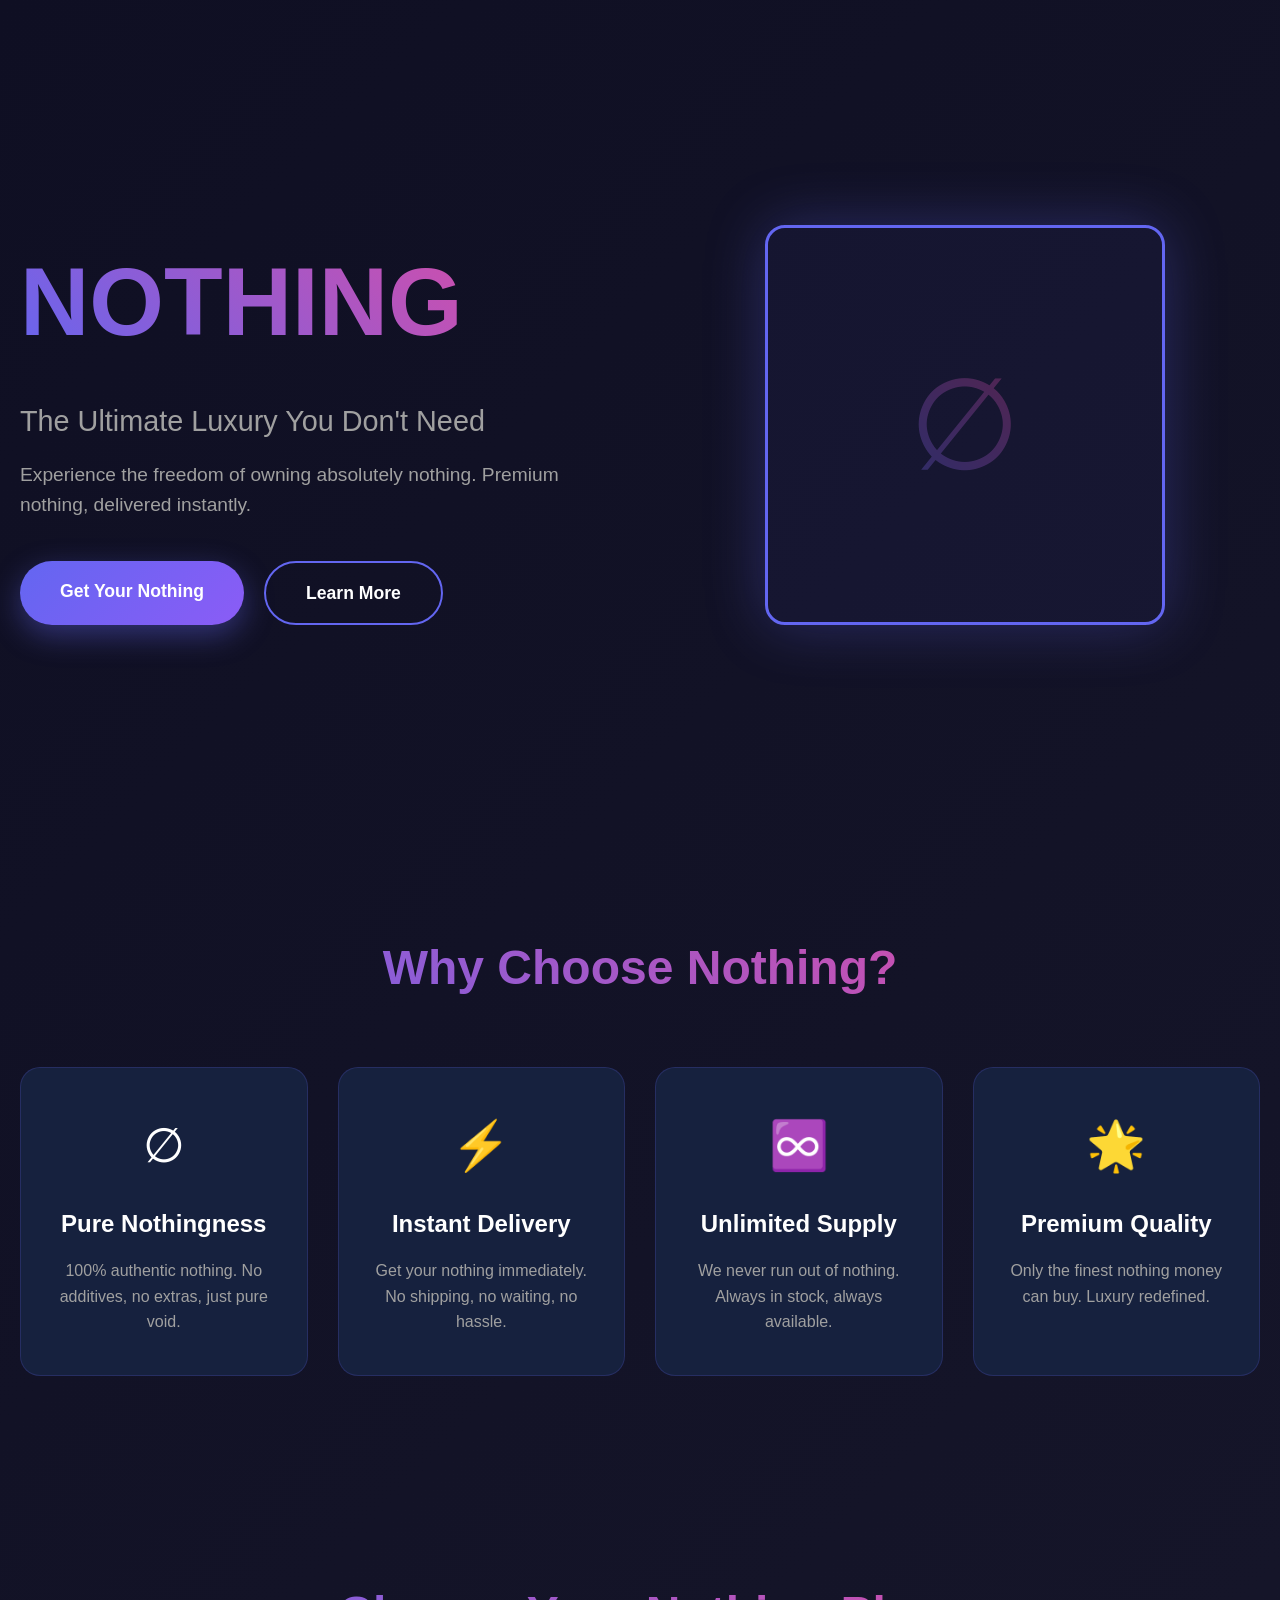
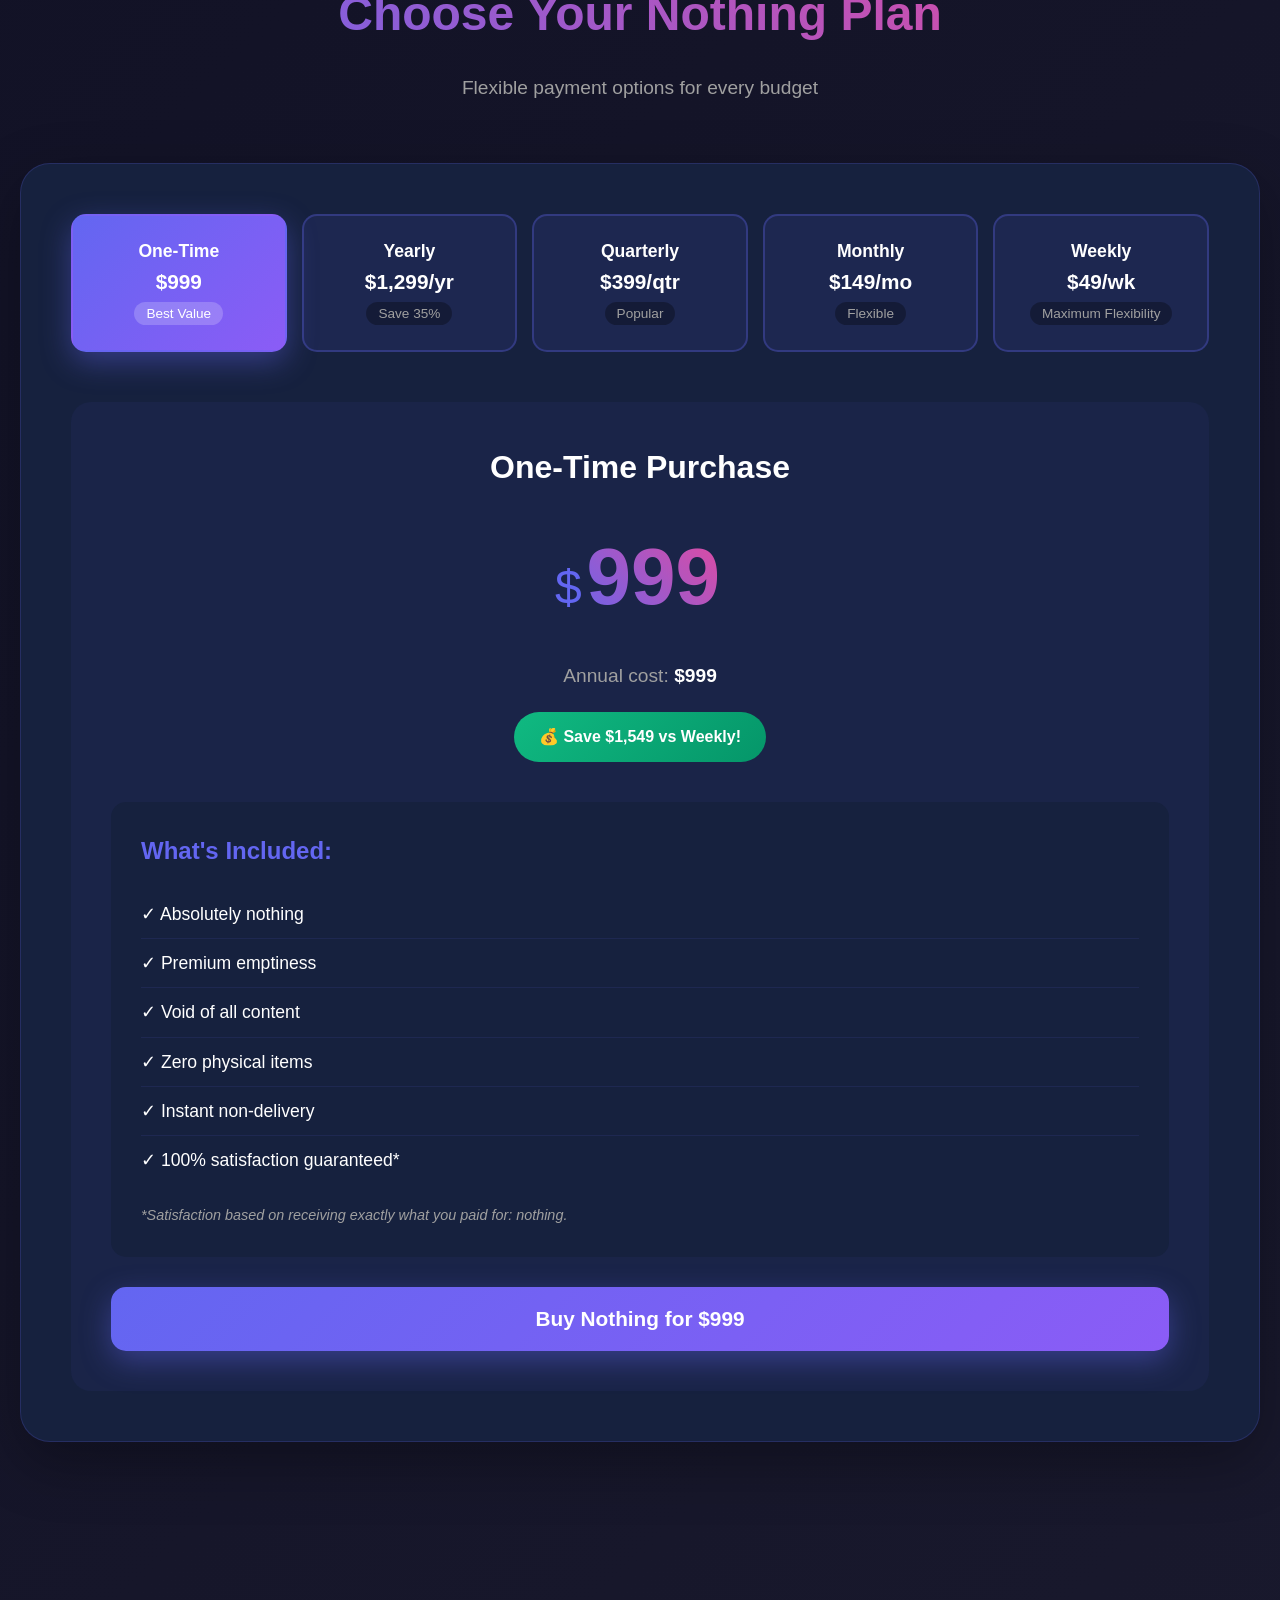
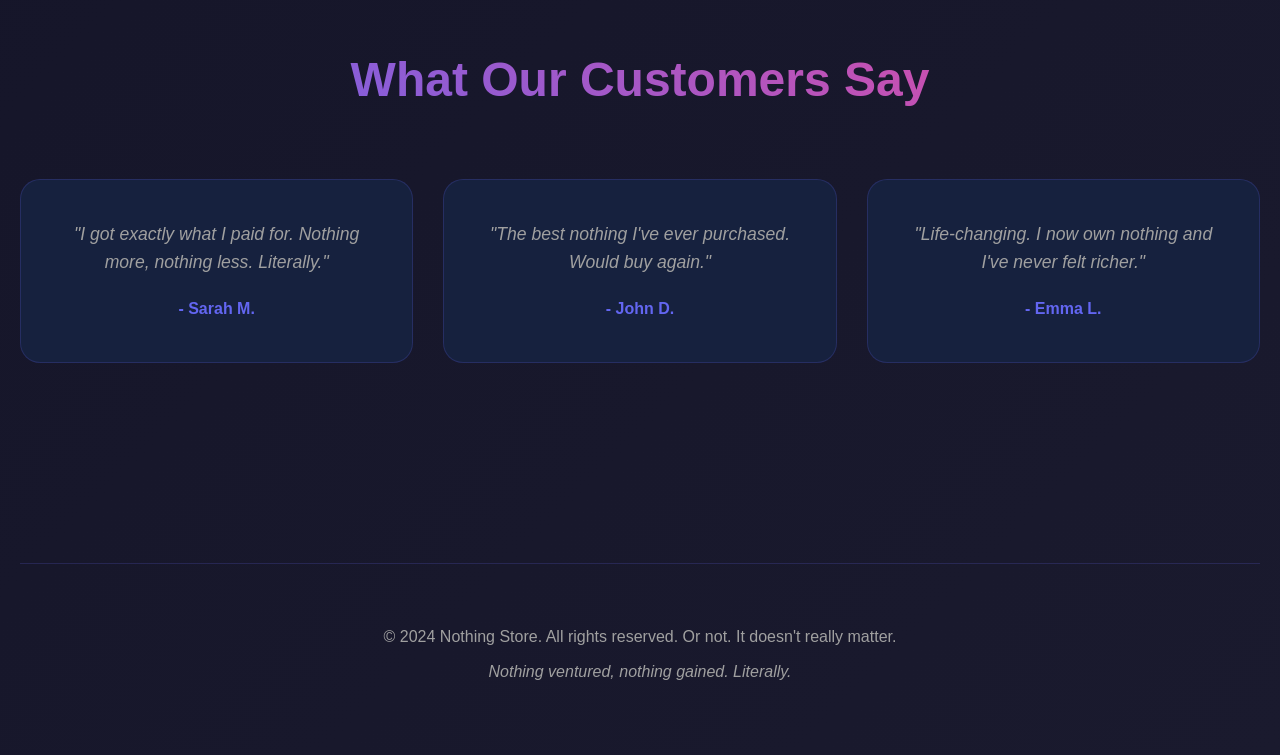
==== index.html @ 5764ca2b "Add Vercel deployment configuration - Created vercel.json to rewrite URLs to nothing-store directory" ====
<!DOCTYPE html>
<html lang="en">
<head>
    <meta charset="UTF-8">
    <meta http-equiv="refresh" content="0; url=/nothing-store/index.html">
    <meta name="viewport" content="width=device-width, initial-scale=1.0">
    <title>Redirecting to Nothing Store...</title>
    <style>
        body {
            font-family: 'Segoe UI', Tahoma, Geneva, Verdana, sans-serif;
            background: linear-gradient(135deg, #0f0f23 0%, #1a1a2e 100%);
            color: white;
            display: flex;
            justify-content: center;
            align-items: center;
            height: 100vh;
            margin: 0;
        }
        .loader {
            text-align: center;
        }
        .spinner {
            border: 4px solid rgba(99, 102, 241, 0.3);
            border-top: 4px solid #6366f1;
            border-radius: 50%;
            width: 50px;
            height: 50px;
            animation: spin 1s linear infinite;
            margin: 0 auto 20px;
        }
        @keyframes spin {
            0% { transform: rotate(0deg); }
            100% { transform: rotate(360deg); }
        }
        a {
            color: #6366f1;
            text-decoration: none;
        }
        a:hover {
            text-decoration: underline;
        }
    </style>
</head>
<body>
    <div class="loader">
        <div class="spinner"></div>
        <h2>Redirecting to Nothing Store...</h2>
        <p>If you are not redirected, <a href="/nothing-store/index.html">click here</a>.</p>
    </div>
    <script>
        // JavaScript fallback redirect
        window.location.href = '/nothing-store/index.html';
    </script>
</body>
</html>
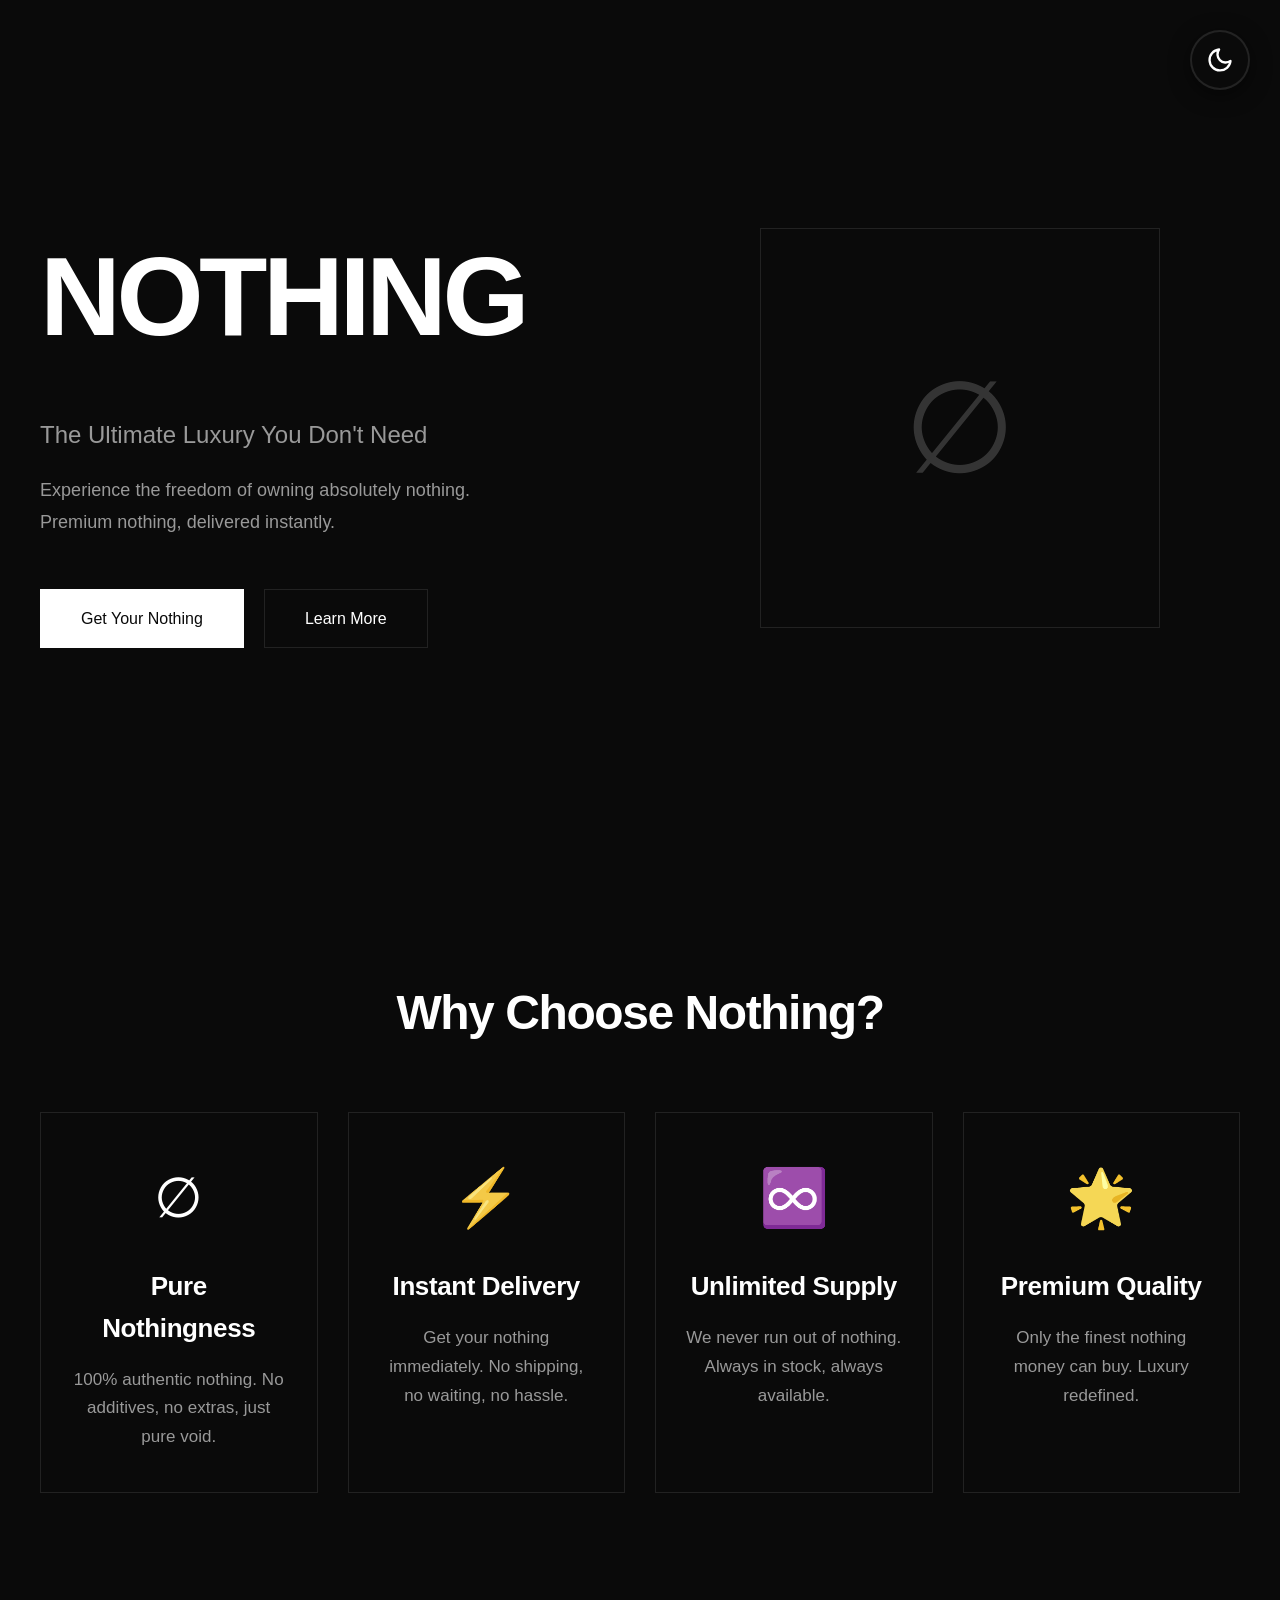
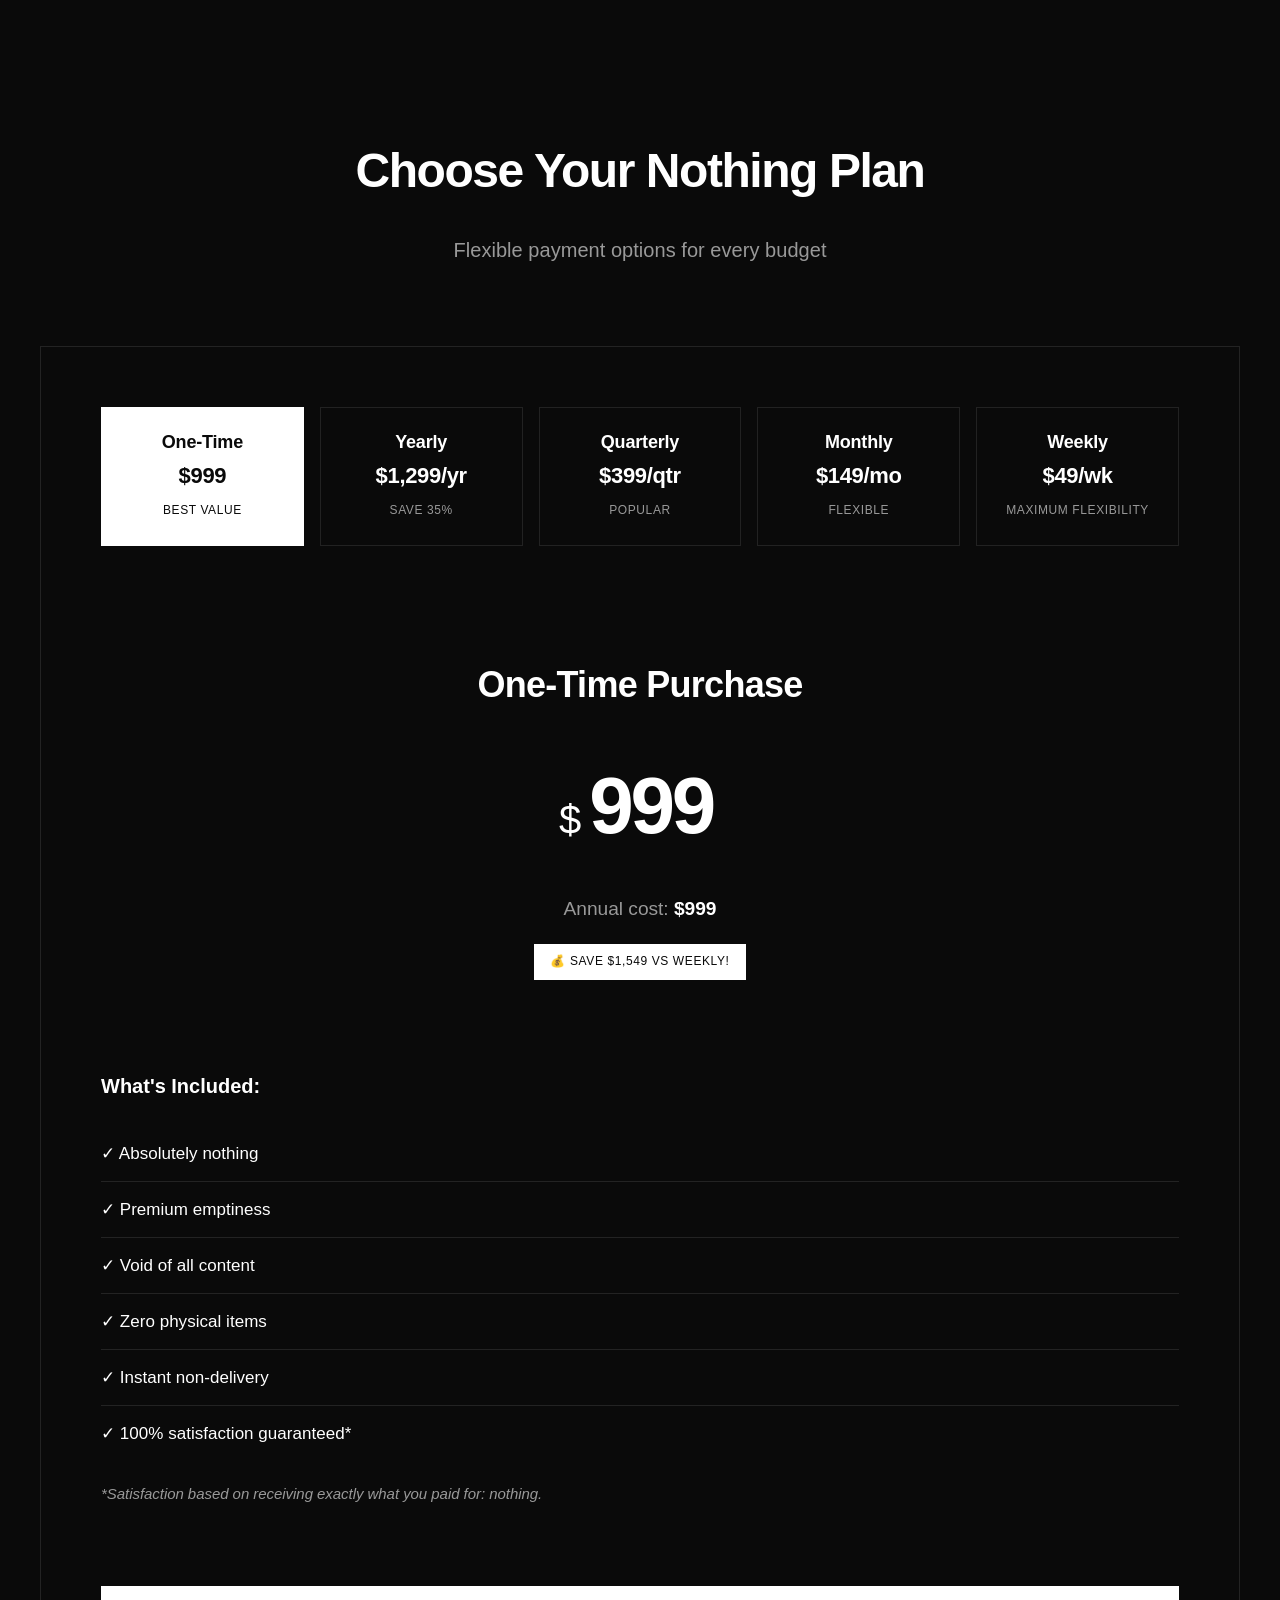
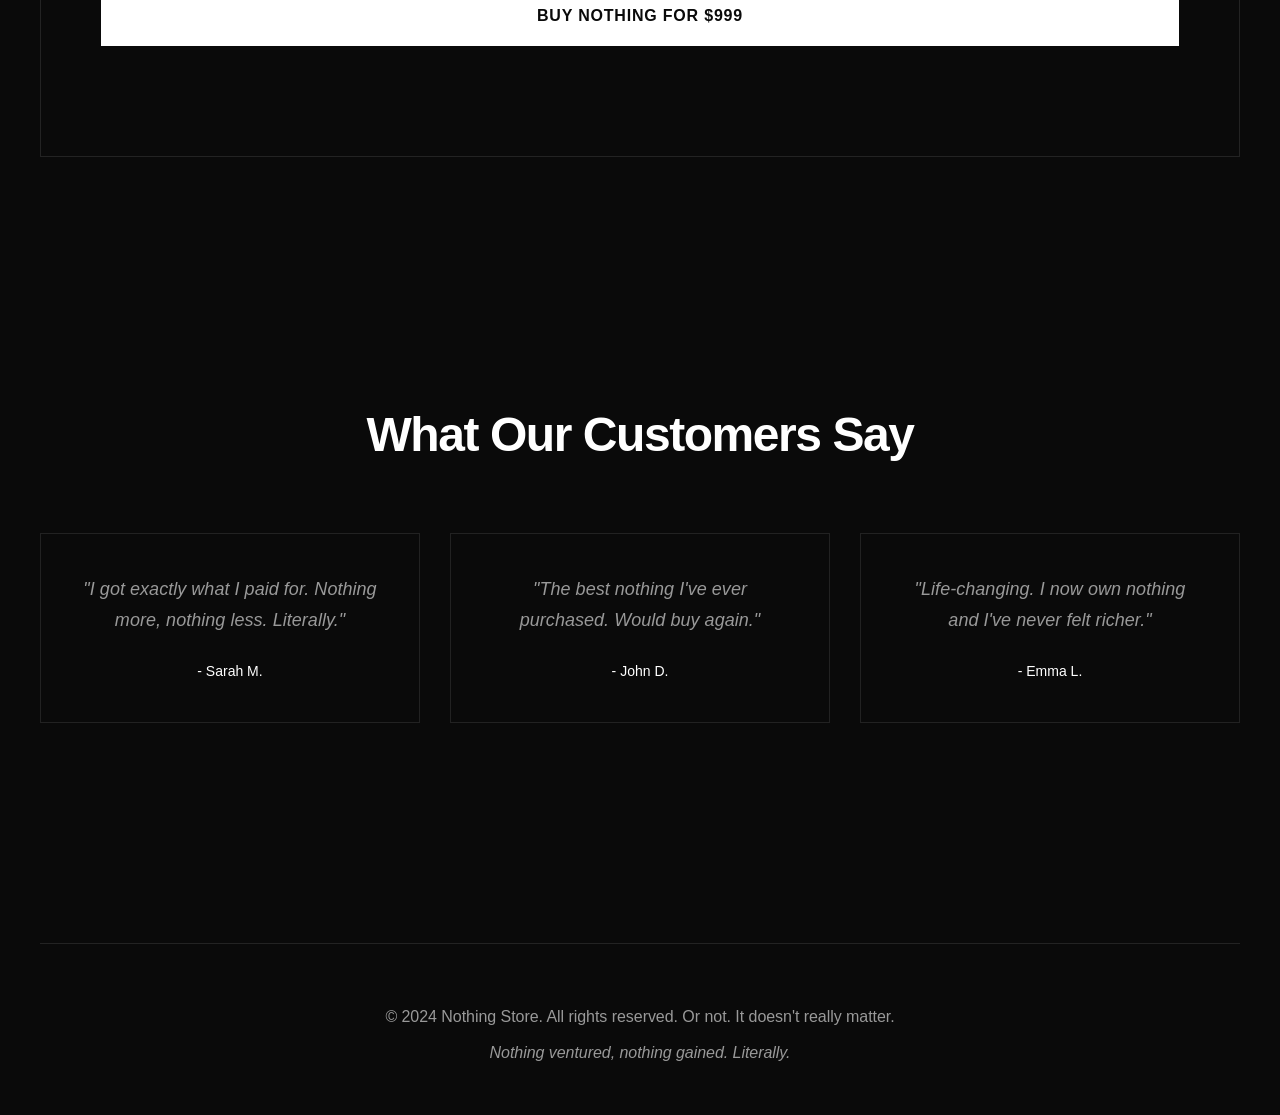
==== commit 9b6b36e3: "Fix Vercel deployment - move files to root Moved website files from nothing-store/ to root directory" ====
--- a/index.html
+++ b/index.html
@@ -2,54 +2,169 @@
 <html lang="en">
 <head>
     <meta charset="UTF-8">
-    <meta http-equiv="refresh" content="0; url=/nothing-store/index.html">
     <meta name="viewport" content="width=device-width, initial-scale=1.0">
-    <title>Redirecting to Nothing Store...</title>
-    <style>
-        body {
-            font-family: 'Segoe UI', Tahoma, Geneva, Verdana, sans-serif;
-            background: linear-gradient(135deg, #0f0f23 0%, #1a1a2e 100%);
-            color: white;
-            display: flex;
-            justify-content: center;
-            align-items: center;
-            height: 100vh;
-            margin: 0;
-        }
-        .loader {
-            text-align: center;
-        }
-        .spinner {
-            border: 4px solid rgba(99, 102, 241, 0.3);
-            border-top: 4px solid #6366f1;
-            border-radius: 50%;
-            width: 50px;
-            height: 50px;
-            animation: spin 1s linear infinite;
-            margin: 0 auto 20px;
-        }
-        @keyframes spin {
-            0% { transform: rotate(0deg); }
-            100% { transform: rotate(360deg); }
-        }
-        a {
-            color: #6366f1;
-            text-decoration: none;
-        }
-        a:hover {
-            text-decoration: underline;
-        }
-    </style>
+    <title>Nothing Store - Buy Absolutely Nothing</title>
+    <link rel="stylesheet" href="styles.css">
 </head>
 <body>
-    <div class="loader">
-        <div class="spinner"></div>
-        <h2>Redirecting to Nothing Store...</h2>
-        <p>If you are not redirected, <a href="/nothing-store/index.html">click here</a>.</p>
+    <!-- Theme Toggle -->
+    <button class="theme-toggle" id="theme-toggle" aria-label="Toggle theme">
+        <svg class="sun-icon" xmlns="http://www.w3.org/2000/svg" width="24" height="24" viewBox="0 0 24 24" fill="none" stroke="currentColor" stroke-width="2" stroke-linecap="round" stroke-linejoin="round">
+            <circle cx="12" cy="12" r="5"></circle>
+            <line x1="12" y1="1" x2="12" y2="3"></line>
+            <line x1="12" y1="21" x2="12" y2="23"></line>
+            <line x1="4.22" y1="4.22" x2="5.64" y2="5.64"></line>
+            <line x1="18.36" y1="18.36" x2="19.78" y2="19.78"></line>
+            <line x1="1" y1="12" x2="3" y2="12"></line>
+            <line x1="21" y1="12" x2="23" y2="12"></line>
+            <line x1="4.22" y1="19.78" x2="5.64" y2="18.36"></line>
+            <line x1="18.36" y1="5.64" x2="19.78" y2="4.22"></line>
+        </svg>
+        <svg class="moon-icon" xmlns="http://www.w3.org/2000/svg" width="24" height="24" viewBox="0 0 24 24" fill="none" stroke="currentColor" stroke-width="2" stroke-linecap="round" stroke-linejoin="round">
+            <path d="M21 12.79A9 9 0 1 1 11.21 3 7 7 0 0 0 21 12.79z"></path>
+        </svg>
+    </button>
+
+    <div class="container">
+        <!-- Hero Section -->
+        <header class="hero">
+            <div class="hero-content">
+                <h1 class="glitch" data-text="NOTHING">NOTHING</h1>
+                <p class="tagline">The Ultimate Luxury You Don't Need</p>
+                <p class="subtitle">Experience the freedom of owning absolutely nothing. Premium nothing, delivered instantly.</p>
+                <div class="cta-buttons">
+                    <a href="#pricing" class="btn btn-primary">Get Your Nothing</a>
+                    <a href="#features" class="btn btn-secondary">Learn More</a>
+                </div>
+            </div>
+            <div class="hero-visual">
+                <div class="nothing-box">
+                    <div class="empty-space"></div>
+                </div>
+            </div>
+        </header>
+
+        <!-- Features Section -->
+        <section id="features" class="features">
+            <h2>Why Choose Nothing?</h2>
+            <div class="features-grid">
+                <div class="feature-card">
+                    <div class="feature-icon">∅</div>
+                    <h3>Pure Nothingness</h3>
+                    <p>100% authentic nothing. No additives, no extras, just pure void.</p>
+                </div>
+                <div class="feature-card">
+                    <div class="feature-icon">⚡</div>
+                    <h3>Instant Delivery</h3>
+                    <p>Get your nothing immediately. No shipping, no waiting, no hassle.</p>
+                </div>
+                <div class="feature-card">
+                    <div class="feature-icon">♾️</div>
+                    <h3>Unlimited Supply</h3>
+                    <p>We never run out of nothing. Always in stock, always available.</p>
+                </div>
+                <div class="feature-card">
+                    <div class="feature-icon">🌟</div>
+                    <h3>Premium Quality</h3>
+                    <p>Only the finest nothing money can buy. Luxury redefined.</p>
+                </div>
+            </div>
+        </section>
+
+        <!-- Pricing Section -->
+        <section id="pricing" class="pricing">
+            <h2>Choose Your Nothing Plan</h2>
+            <p class="pricing-subtitle">Flexible payment options for every budget</p>
+
+            <div class="pricing-calculator">
+                <div class="payment-selector">
+                    <button class="payment-option active" data-frequency="onetime">
+                        <span class="option-name">One-Time</span>
+                        <span class="option-price">$999</span>
+                        <span class="option-label">Best Value</span>
+                    </button>
+                    <button class="payment-option" data-frequency="yearly">
+                        <span class="option-name">Yearly</span>
+                        <span class="option-price">$1,299/yr</span>
+                        <span class="option-label">Save 35%</span>
+                    </button>
+                    <button class="payment-option" data-frequency="quarterly">
+                        <span class="option-name">Quarterly</span>
+                        <span class="option-price">$399/qtr</span>
+                        <span class="option-label">Popular</span>
+                    </button>
+                    <button class="payment-option" data-frequency="monthly">
+                        <span class="option-name">Monthly</span>
+                        <span class="option-price">$149/mo</span>
+                        <span class="option-label">Flexible</span>
+                    </button>
+                    <button class="payment-option" data-frequency="weekly">
+                        <span class="option-name">Weekly</span>
+                        <span class="option-price">$49/wk</span>
+                        <span class="option-label">Maximum Flexibility</span>
+                    </button>
+                </div>
+
+                <div class="pricing-details">
+                    <div class="selected-plan">
+                        <h3 id="plan-name">One-Time Purchase</h3>
+                        <div class="price-display">
+                            <span class="currency">$</span>
+                            <span class="amount" id="price-amount">999</span>
+                            <span class="frequency" id="price-frequency"></span>
+                        </div>
+                        <p class="annual-cost">
+                            Annual cost: <strong id="annual-cost">$999</strong>
+                        </p>
+                        <div class="savings-badge" id="savings-badge">
+                            <span>💰 Best Value - Save $1,549!</span>
+                        </div>
+                    </div>
+
+                    <div class="plan-features">
+                        <h4>What's Included:</h4>
+                        <ul>
+                            <li>✓ Absolutely nothing</li>
+                            <li>✓ Premium emptiness</li>
+                            <li>✓ Void of all content</li>
+                            <li>✓ Zero physical items</li>
+                            <li>✓ Instant non-delivery</li>
+                            <li>✓ 100% satisfaction guaranteed*</li>
+                        </ul>
+                        <p class="disclaimer">*Satisfaction based on receiving exactly what you paid for: nothing.</p>
+                    </div>
+
+                    <button class="btn btn-buy">Buy Nothing Now</button>
+                </div>
+            </div>
+        </section>
+
+        <!-- Testimonials -->
+        <section class="testimonials">
+            <h2>What Our Customers Say</h2>
+            <div class="testimonials-grid">
+                <div class="testimonial-card">
+                    <p class="testimonial-text">"I got exactly what I paid for. Nothing more, nothing less. Literally."</p>
+                    <p class="testimonial-author">- Sarah M.</p>
+                </div>
+                <div class="testimonial-card">
+                    <p class="testimonial-text">"The best nothing I've ever purchased. Would buy again."</p>
+                    <p class="testimonial-author">- John D.</p>
+                </div>
+                <div class="testimonial-card">
+                    <p class="testimonial-text">"Life-changing. I now own nothing and I've never felt richer."</p>
+                    <p class="testimonial-author">- Emma L.</p>
+                </div>
+            </div>
+        </section>
+
+        <!-- Footer -->
+        <footer class="footer">
+            <p>&copy; 2024 Nothing Store. All rights reserved. Or not. It doesn't really matter.</p>
+            <p class="footer-tagline">Nothing ventured, nothing gained. Literally.</p>
+        </footer>
     </div>
-    <script>
-        // JavaScript fallback redirect
-        window.location.href = '/nothing-store/index.html';
-    </script>
+
+    <script src="script.js"></script>
 </body>
 </html>
--- a/styles.css
+++ b/styles.css
@@ -0,0 +1,764 @@
+* {
+    margin: 0;
+    padding: 0;
+    box-sizing: border-box;
+}
+
+:root {
+    /* Monochrome minimalist palette */
+    --primary-color: #000000;
+    --secondary-color: #1a1a1a;
+    --accent-color: #333333;
+    --bg-dark: #000000;
+    --bg-light: #0a0a0a;
+    --text-light: #ffffff;
+    --text-gray: #999999;
+    --card-bg: #0a0a0a;
+    --shadow-color: rgba(0, 0, 0, 0.5);
+    --border-color: rgba(255, 255, 255, 0.1);
+    --subtle-bg: rgba(255, 255, 255, 0.03);
+}
+
+/* Light Mode Variables - Clean white */
+body.light-mode {
+    --bg-dark: #ffffff;
+    --bg-light: #ffffff;
+    --text-light: #000000;
+    --text-gray: #666666;
+    --card-bg: #fafafa;
+    --shadow-color: rgba(0, 0, 0, 0.05);
+    --border-color: rgba(0, 0, 0, 0.1);
+    --subtle-bg: rgba(0, 0, 0, 0.02);
+}
+
+body {
+    font-family: -apple-system, BlinkMacSystemFont, 'SF Pro Display', 'SF Pro Text', 'Helvetica Neue', Helvetica, Arial, sans-serif;
+    background: var(--bg-light);
+    color: var(--text-light);
+    line-height: 1.6;
+    min-height: 100vh;
+    transition: background 0.4s cubic-bezier(0.4, 0, 0.2, 1), color 0.4s cubic-bezier(0.4, 0, 0.2, 1);
+    letter-spacing: -0.003em;
+    -webkit-font-smoothing: antialiased;
+    -moz-osx-font-smoothing: grayscale;
+}
+
+/* Theme Toggle Button */
+.theme-toggle {
+    position: fixed;
+    top: 30px;
+    right: 30px;
+    z-index: 1000;
+    width: 60px;
+    height: 60px;
+    border-radius: 50%;
+    background: var(--card-bg);
+    border: 2px solid var(--border-color);
+    cursor: pointer;
+    display: flex;
+    align-items: center;
+    justify-content: center;
+    transition: all 0.3s ease;
+    box-shadow: 0 5px 20px var(--shadow-color);
+}
+
+.theme-toggle:hover {
+    transform: scale(1.1) rotate(15deg);
+    box-shadow: 0 8px 30px var(--shadow-color);
+    border-color: var(--primary-color);
+}
+
+.theme-toggle svg {
+    width: 28px;
+    height: 28px;
+    color: var(--text-light);
+    transition: all 0.3s ease;
+}
+
+.sun-icon {
+    display: none;
+}
+
+.moon-icon {
+    display: block;
+}
+
+body.light-mode .sun-icon {
+    display: block;
+}
+
+body.light-mode .moon-icon {
+    display: none;
+}
+
+/* Light Mode Specific Adjustments */
+body.light-mode .btn-primary {
+    background: var(--text-light);
+    color: var(--bg-light);
+}
+
+body.light-mode .btn-primary:hover {
+    background: transparent;
+    color: var(--text-light);
+}
+
+body.light-mode .payment-option.active {
+    background: var(--text-light);
+    color: var(--bg-light);
+}
+
+body.light-mode .savings-badge {
+    background: var(--text-light);
+    color: var(--bg-light);
+}
+
+body.light-mode .btn-buy {
+    background: var(--text-light);
+    color: var(--bg-light);
+}
+
+body.light-mode .btn-buy:hover {
+    background: transparent;
+    color: var(--text-light);
+}
+
+.container {
+    max-width: 1280px;
+    margin: 0 auto;
+    padding: 0 40px;
+}
+
+/* Hero Section */
+.hero {
+    display: grid;
+    grid-template-columns: 1fr 1fr;
+    gap: 80px;
+    align-items: center;
+    min-height: 95vh;
+    padding: 80px 0;
+}
+
+.hero-content h1 {
+    font-size: 7rem;
+    font-weight: 700;
+    letter-spacing: -0.04em;
+    color: var(--text-light);
+    margin-bottom: 30px;
+    animation: fadeInUp 1s cubic-bezier(0.4, 0, 0.2, 1);
+}
+
+.glitch {
+    position: relative;
+}
+
+.glitch:hover {
+    animation: glitch 0.3s ease;
+}
+
+@keyframes glitch {
+    0%, 100% { transform: translate(0); }
+    20% { transform: translate(-2px, 2px); }
+    40% { transform: translate(-2px, -2px); }
+    60% { transform: translate(2px, 2px); }
+    80% { transform: translate(2px, -2px); }
+}
+
+.tagline {
+    font-size: 1.5rem;
+    font-weight: 400;
+    color: var(--text-gray);
+    margin-bottom: 20px;
+    animation: fadeInUp 1s cubic-bezier(0.4, 0, 0.2, 1) 0.2s both;
+    letter-spacing: 0;
+}
+
+.subtitle {
+    font-size: 1.125rem;
+    font-weight: 400;
+    color: var(--text-gray);
+    margin-bottom: 50px;
+    line-height: 1.8;
+    max-width: 500px;
+    animation: fadeInUp 1s cubic-bezier(0.4, 0, 0.2, 1) 0.4s both;
+    letter-spacing: 0.002em;
+}
+
+.cta-buttons {
+    display: flex;
+    gap: 20px;
+    animation: fadeInUp 1s ease 0.6s both;
+}
+
+.btn {
+    padding: 16px 40px;
+    font-size: 1rem;
+    font-weight: 500;
+    text-decoration: none;
+    border-radius: 0;
+    transition: all 0.3s ease;
+    cursor: pointer;
+    border: 1px solid var(--text-light);
+    display: inline-block;
+    letter-spacing: 0;
+}
+
+.btn-primary {
+    background: var(--text-light);
+    color: var(--bg-light);
+}
+
+.btn-primary:hover {
+    background: transparent;
+    color: var(--text-light);
+}
+
+.btn-secondary {
+    background: transparent;
+    color: var(--text-light);
+    border: 1px solid var(--border-color);
+}
+
+.btn-secondary:hover {
+    background: var(--text-light);
+    color: var(--bg-light);
+    border-color: var(--text-light);
+}
+
+/* Hero Visual */
+.hero-visual {
+    display: flex;
+    justify-content: center;
+    align-items: center;
+    animation: fadeInUp 1s ease 0.8s both;
+}
+
+.nothing-box {
+    width: 400px;
+    height: 400px;
+    border: 1px solid var(--border-color);
+    border-radius: 0;
+    position: relative;
+    background: transparent;
+    box-shadow: none;
+    animation: float 4s cubic-bezier(0.4, 0, 0.2, 1) infinite;
+}
+
+.empty-space {
+    position: absolute;
+    top: 50%;
+    left: 50%;
+    transform: translate(-50%, -50%);
+    font-size: 8rem;
+    opacity: 0.3;
+}
+
+.empty-space::before {
+    content: '∅';
+    color: var(--text-gray);
+}
+
+@keyframes float {
+    0%, 100% { transform: translateY(0px); }
+    50% { transform: translateY(-20px); }
+}
+
+@keyframes fadeInUp {
+    from {
+        opacity: 0;
+        transform: translateY(30px);
+    }
+    to {
+        opacity: 1;
+        transform: translateY(0);
+    }
+}
+
+/* Features Section */
+.features {
+    padding: 120px 0;
+    text-align: center;
+}
+
+.features h2 {
+    font-size: 3rem;
+    font-weight: 600;
+    margin-bottom: 60px;
+    letter-spacing: -0.03em;
+    color: var(--text-light);
+}
+
+.features-grid {
+    display: grid;
+    grid-template-columns: repeat(auto-fit, minmax(250px, 1fr));
+    gap: 30px;
+    margin-top: 50px;
+}
+
+.feature-card {
+    background: transparent;
+    padding: 40px 30px;
+    border-radius: 0;
+    transition: all 0.3s ease;
+    border: 1px solid var(--border-color);
+    box-shadow: none;
+}
+
+.feature-card:hover {
+    border-color: var(--text-light);
+}
+
+.feature-icon {
+    font-size: 3.5rem;
+    margin-bottom: 24px;
+    filter: grayscale(0.2);
+}
+
+.feature-card h3 {
+    font-size: 1.625rem;
+    font-weight: 600;
+    margin-bottom: 16px;
+    color: var(--text-light);
+    letter-spacing: -0.015em;
+}
+
+.feature-card p {
+    color: var(--text-gray);
+    font-size: 1.0625rem;
+    line-height: 1.7;
+    letter-spacing: 0.002em;
+}
+
+/* Pricing Section */
+.pricing {
+    padding: 120px 0;
+}
+
+.pricing h2 {
+    font-size: 3rem;
+    font-weight: 600;
+    text-align: center;
+    margin-bottom: 24px;
+    letter-spacing: -0.03em;
+    color: var(--text-light);
+}
+
+.pricing-subtitle {
+    text-align: center;
+    color: var(--text-gray);
+    font-size: 1.25rem;
+    margin-bottom: 80px;
+    letter-spacing: 0.002em;
+}
+
+.pricing-calculator {
+    background: transparent;
+    border-radius: 0;
+    padding: 60px;
+    border: 1px solid var(--border-color);
+    box-shadow: none;
+}
+
+.payment-selector {
+    display: grid;
+    grid-template-columns: repeat(auto-fit, minmax(180px, 1fr));
+    gap: 16px;
+    margin-bottom: 60px;
+}
+
+.payment-option {
+    background: transparent;
+    border: 1px solid var(--border-color);
+    border-radius: 0;
+    padding: 24px 20px;
+    cursor: pointer;
+    transition: all 0.3s ease;
+    display: flex;
+    flex-direction: column;
+    align-items: center;
+    gap: 10px;
+    position: relative;
+    overflow: hidden;
+}
+
+.payment-option:hover {
+    border-color: var(--text-light);
+}
+
+.payment-option.active {
+    background: var(--text-light);
+    border-color: var(--text-light);
+}
+
+.option-name {
+    font-size: 1.125rem;
+    font-weight: 600;
+    color: var(--text-light);
+    letter-spacing: -0.01em;
+}
+
+.option-price {
+    font-size: 1.375rem;
+    font-weight: 700;
+    color: var(--text-light);
+    letter-spacing: -0.015em;
+}
+
+.option-label {
+    font-size: 0.75rem;
+    color: var(--text-gray);
+    background: transparent;
+    padding: 4px 0;
+    border-radius: 0;
+    letter-spacing: 0.05em;
+    font-weight: 400;
+    text-transform: uppercase;
+}
+
+.payment-option.active .option-label {
+    color: var(--bg-light);
+}
+
+.payment-option.active .option-name,
+.payment-option.active .option-price {
+    color: var(--bg-light);
+}
+
+.pricing-details {
+    background: transparent;
+    border-radius: 0;
+    padding: 50px 0;
+}
+
+.selected-plan {
+    text-align: center;
+    margin-bottom: 50px;
+}
+
+.selected-plan h3 {
+    font-size: 2.25rem;
+    font-weight: 600;
+    margin-bottom: 28px;
+    letter-spacing: -0.02em;
+}
+
+.price-display {
+    display: flex;
+    align-items: baseline;
+    justify-content: center;
+    gap: 8px;
+    margin-bottom: 24px;
+}
+
+.currency {
+    font-size: 2.5rem;
+    font-weight: 400;
+    color: var(--text-light);
+}
+
+.amount {
+    font-size: 5rem;
+    font-weight: 700;
+    letter-spacing: -0.04em;
+    color: var(--text-light);
+}
+
+.frequency {
+    font-size: 1.5rem;
+    font-weight: 400;
+    color: var(--text-gray);
+    letter-spacing: 0;
+}
+
+.annual-cost {
+    font-size: 1.2rem;
+    color: var(--text-gray);
+    margin-bottom: 20px;
+}
+
+.annual-cost strong {
+    color: var(--text-light);
+}
+
+.savings-badge {
+    display: inline-block;
+    background: var(--text-light);
+    padding: 8px 16px;
+    border-radius: 0;
+    font-weight: 500;
+    font-size: 0.75rem;
+    letter-spacing: 0.05em;
+    text-transform: uppercase;
+    color: var(--bg-light);
+}
+
+.savings-badge.hidden {
+    display: none;
+}
+
+@keyframes pulse {
+    0%, 100% { transform: scale(1); opacity: 1; }
+    50% { transform: scale(1.03); opacity: 0.95; }
+}
+
+.plan-features {
+    background: transparent;
+    border-radius: 0;
+    padding: 40px 0;
+    margin-bottom: 40px;
+    border: none;
+}
+
+.plan-features h4 {
+    font-size: 1.25rem;
+    font-weight: 600;
+    margin-bottom: 24px;
+    color: var(--text-light);
+    letter-spacing: 0;
+}
+
+.plan-features ul {
+    list-style: none;
+    margin-bottom: 20px;
+}
+
+.plan-features li {
+    padding: 14px 0;
+    font-size: 1.0625rem;
+    border-bottom: 1px solid var(--border-color);
+    letter-spacing: 0.002em;
+}
+
+.plan-features li:last-child {
+    border-bottom: none;
+}
+
+.disclaimer {
+    font-size: 0.9375rem;
+    color: var(--text-gray);
+    font-style: italic;
+    line-height: 1.6;
+}
+
+.btn-buy {
+    width: 100%;
+    background: var(--text-light);
+    color: var(--bg-light);
+    font-size: 1rem;
+    font-weight: 600;
+    padding: 20px;
+    border-radius: 0;
+    border: 1px solid var(--text-light);
+    letter-spacing: 0.05em;
+    text-transform: uppercase;
+}
+
+.btn-buy:hover {
+    background: transparent;
+    color: var(--text-light);
+}
+
+/* Testimonials */
+.testimonials {
+    padding: 120px 0;
+    text-align: center;
+}
+
+.testimonials h2 {
+    font-size: 3rem;
+    font-weight: 600;
+    margin-bottom: 60px;
+    letter-spacing: -0.03em;
+    color: var(--text-light);
+}
+
+.testimonials-grid {
+    display: grid;
+    grid-template-columns: repeat(auto-fit, minmax(300px, 1fr));
+    gap: 30px;
+}
+
+.testimonial-card {
+    background: transparent;
+    padding: 40px;
+    border-radius: 0;
+    border: 1px solid var(--border-color);
+    box-shadow: none;
+    transition: all 0.3s ease;
+}
+
+.testimonial-card:hover {
+    border-color: var(--text-light);
+}
+
+.testimonial-text {
+    font-size: 1.125rem;
+    font-style: italic;
+    margin-bottom: 24px;
+    color: var(--text-gray);
+    line-height: 1.7;
+    letter-spacing: 0.002em;
+}
+
+.testimonial-author {
+    font-weight: 500;
+    font-size: 0.875rem;
+    color: var(--text-light);
+    letter-spacing: 0;
+}
+
+/* Footer */
+.footer {
+    text-align: center;
+    padding: 60px 0 40px;
+    border-top: 1px solid var(--border-color);
+    margin-top: 100px;
+}
+
+.footer p {
+    color: var(--text-gray);
+    margin-bottom: 10px;
+}
+
+.footer-tagline {
+    font-style: italic;
+}
+
+/* Responsive Design */
+@media (max-width: 968px) {
+    .container {
+        padding: 0 24px;
+    }
+
+    .hero {
+        grid-template-columns: 1fr;
+        text-align: center;
+        gap: 60px;
+        padding: 60px 0;
+    }
+
+    .hero-content h1 {
+        font-size: 4.5rem;
+    }
+
+    .tagline {
+        font-size: 1.75rem;
+    }
+
+    .subtitle {
+        max-width: 100%;
+    }
+
+    .cta-buttons {
+        justify-content: center;
+    }
+
+    .nothing-box {
+        width: 320px;
+        height: 320px;
+    }
+
+    .features h2,
+    .pricing h2,
+    .testimonials h2 {
+        font-size: 3rem;
+    }
+
+    .pricing-calculator {
+        padding: 40px 32px;
+    }
+
+    .payment-selector {
+        grid-template-columns: 1fr 1fr;
+    }
+}
+
+@media (max-width: 640px) {
+    .container {
+        padding: 0 20px;
+    }
+
+    .hero {
+        padding: 40px 0;
+    }
+
+    .hero-content h1 {
+        font-size: 3.5rem;
+    }
+
+    .tagline {
+        font-size: 1.5rem;
+    }
+
+    .subtitle {
+        font-size: 1.0625rem;
+    }
+
+    .cta-buttons {
+        flex-direction: column;
+        align-items: stretch;
+        gap: 16px;
+    }
+
+    .btn {
+        padding: 16px 36px;
+    }
+
+    .nothing-box {
+        width: 280px;
+        height: 280px;
+    }
+
+    .features,
+    .pricing,
+    .testimonials {
+        padding: 80px 0;
+    }
+
+    .features h2,
+    .pricing h2,
+    .testimonials h2 {
+        font-size: 2.5rem;
+        margin-bottom: 50px;
+    }
+
+    .feature-card,
+    .testimonial-card {
+        padding: 40px 32px;
+    }
+
+    .pricing-calculator {
+        padding: 32px 24px;
+    }
+
+    .pricing-details {
+        padding: 32px 24px;
+    }
+
+    .amount {
+        font-size: 4rem;
+    }
+
+    .currency {
+        font-size: 2.5rem;
+    }
+
+    .frequency {
+        font-size: 1.25rem;
+    }
+
+    .payment-selector {
+        grid-template-columns: 1fr;
+    }
+
+    .theme-toggle {
+        width: 52px;
+        height: 52px;
+        top: 20px;
+        right: 20px;
+    }
+
+    .theme-toggle svg {
+        width: 24px;
+        height: 24px;
+    }
+}
